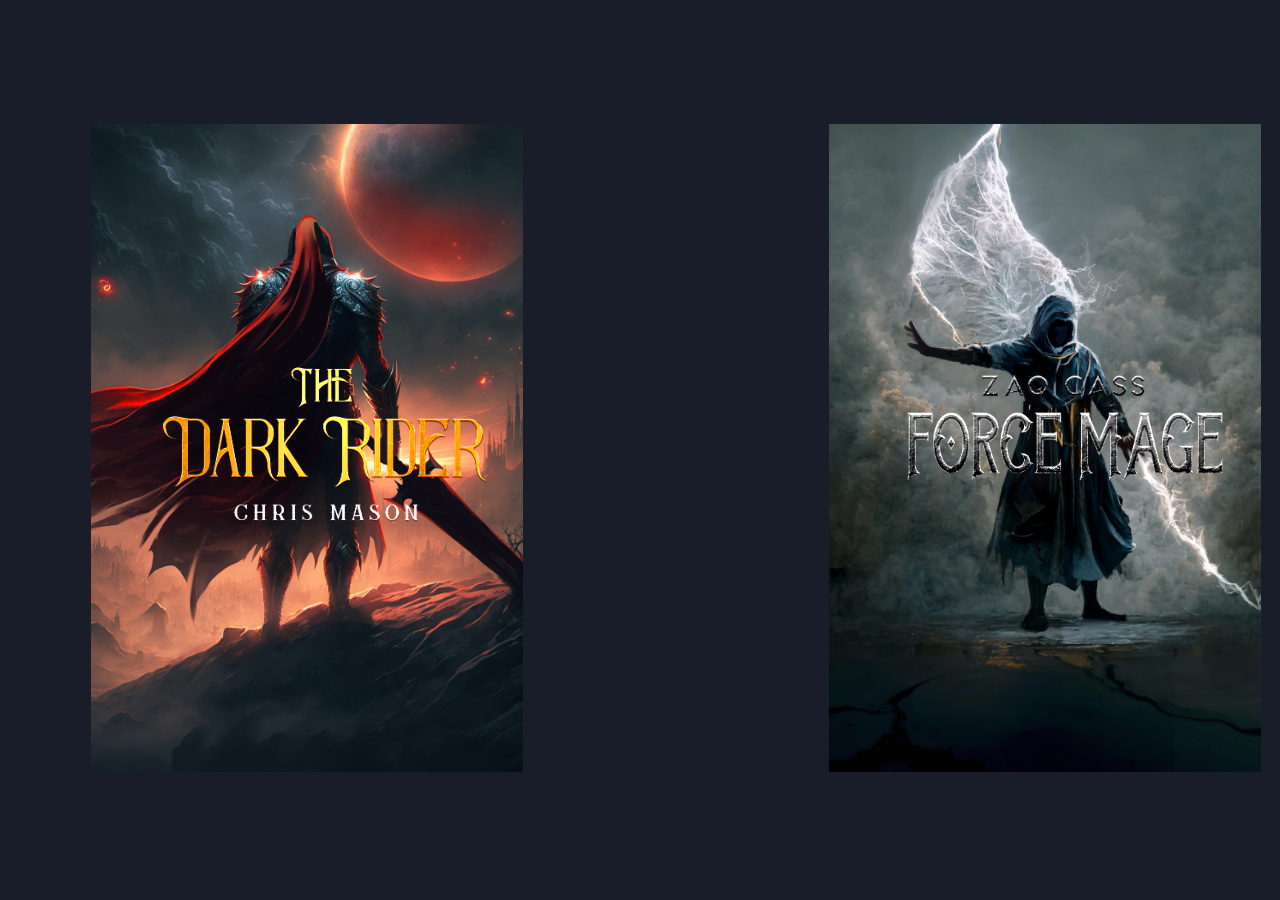
==== Cards - 3D/Cards 01/Card.html @ 5bf14e31 "'Cards - 3D' >> 'Card 01' is added" ====
<!DOCTYPE html>
<html lang="en">
<head>
    <meta charset="UTF-8">
    <meta name="viewport" content="width=device-width, initial-scale=1.0">
    <title>Character Card</title>
    <link rel="stylesheet" href="Card.css">
</head>
<body>

    <div class="main-content">
        <div class="card" id="C1">
            <div class="wrapper">
                <img class="cover-image" src="Images/dark_rider-cover.jpg" alt="">
            </div>
            <img class="title" src="Images/dark_rider-title.png" alt="">
            <img class="character" src="Images/dark_rider-character.webp" alt="">
        </div>
    </div>

    <div class="main-content">
        <div class="card" id="C1">
            <div class="wrapper">
                <img class="cover-image" src="Images/force_mage-cover.jpg" alt="">
            </div>
            <img class="title" src="Images/force_mage-title.png" alt="">
            <img class="character" src="Images/force_mage-character.webp" alt="">
        </div> 
    </div>


    <script type="text/javascript" src="vanilla-tilt.js"></script>
    <script src="Cards.js"></script>
</body>
</body>
</html>
---- Cards - 3D/Cards 01/Card.css ----
:root {
    --card-height: 60vh;
    --card-width: calc(var(--card-height) / 1.5);
}
body {
    width: 100vw;
    height: 100vh;
    margin: 0;
    display: flex;
    justify-content: center;
    align-items: center;
    background-color: #191c29;
}
.main-content {
    height: 75vh;
    /* width: 32vw; */
    padding: 0 10vh;
    /* border-radius: 5vh; */
    display: flex;
    align-items: center;
    justify-content: center;
    margin: 2vh 7vh;
    
    perspective: 1000px;
}

.main-content:hover {
    border: 1px double white;
    background-color: rgba(249, 249, 249, 0.043);
    
}

.card {
    width: var(--card-width);
    height: var(--card-height);
    position: relative;
    display: flex;
    align-items: center;
    padding: 0px 36px;
    perspective: 2500px;
    /* margin: 0px 8vw; */
    cursor: pointer;
}

.cover-image {
    width: 100%;
    height: 100%;
}
.wrapper {
    transition: all 1s ease-out;
    position: absolute;
    width: 100%;
    z-index: -1;
}

.title {
    width: 90%;
    transition: transform 0.5s;
    filter: brightness(1) contrast(1.5);
    position: relative;
    right: -20%;
}

.character {
    width: 110%;
    z-index: -1;
    opacity: 0;
    position: absolute;
    top: -8vh;
    right: -20vh;
}
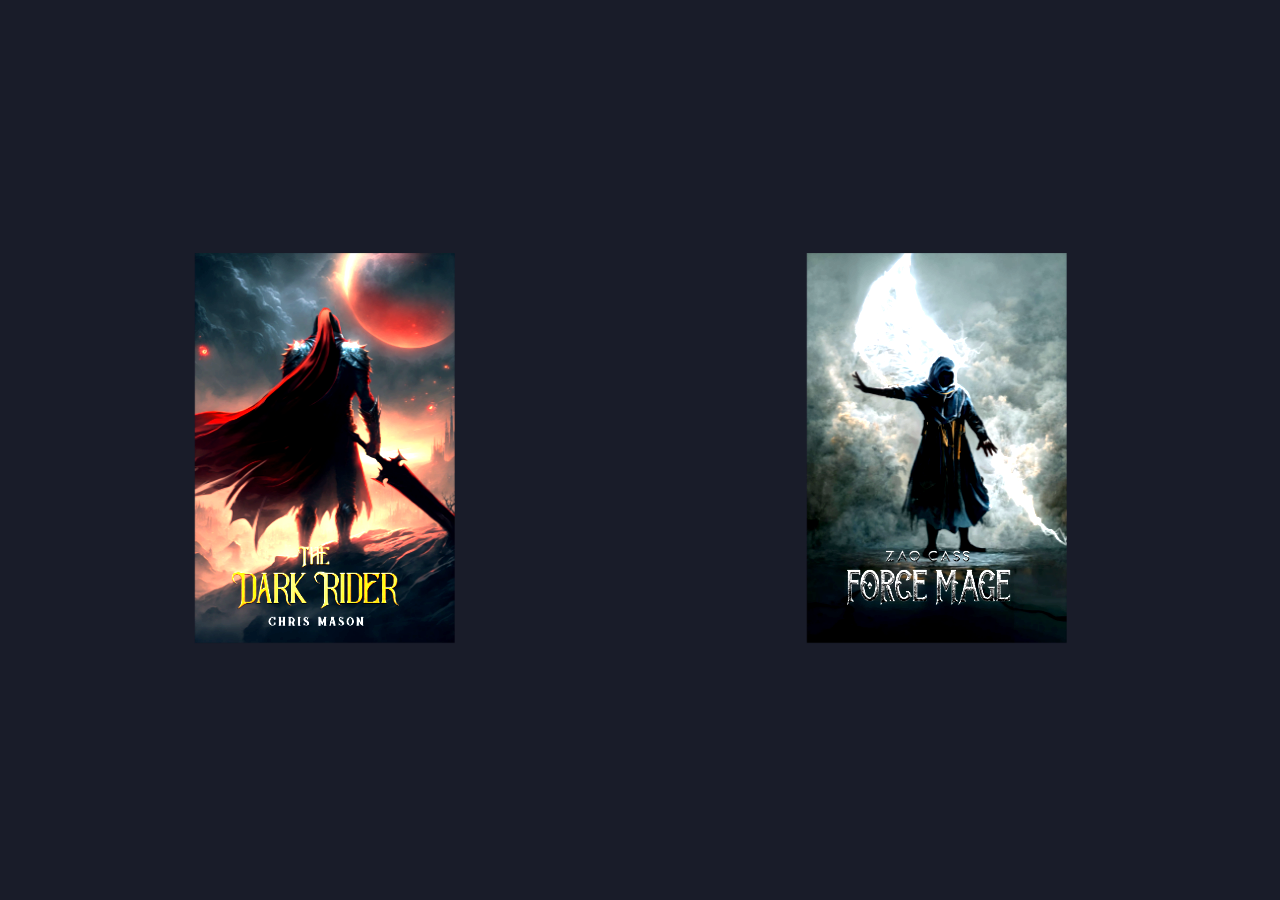
==== commit e5f94386: "Make changes in Card 01 and added another file with 'Cursor Loading Animation'." ====
--- a/Cards - 3D/Cards 01/Card.html
+++ b/Cards - 3D/Cards 01/Card.html
@@ -9,7 +9,7 @@
 <body>
 
     <div class="main-content">
-        <div class="card" id="C1">
+        <div class="card">
             <div class="wrapper">
                 <img class="cover-image" src="Images/dark_rider-cover.jpg" alt="">
             </div>
@@ -19,7 +19,7 @@
     </div>
 
     <div class="main-content">
-        <div class="card" id="C1">
+        <div class="card">
             <div class="wrapper">
                 <img class="cover-image" src="Images/force_mage-cover.jpg" alt="">
             </div>
--- a/Cards - 3D/Cards 01/Card.css
+++ b/Cards - 3D/Cards 01/Card.css
@@ -1,7 +1,8 @@
 :root {
-    --card-height: 60vh;
+    --card-height: 30vh;
     --card-width: calc(var(--card-height) / 1.5);
 }
+
 body {
     width: 100vw;
     height: 100vh;
@@ -10,44 +11,61 @@
     justify-content: center;
     align-items: center;
     background-color: #191c29;
+    filter: brightness(1.4) contrast(1.1);
 }
+
 .main-content {
-    height: 75vh;
+    height: 85vh;
     /* width: 32vw; */
-    padding: 0 10vh;
+    padding: 0 15vh;
     /* border-radius: 5vh; */
     display: flex;
     align-items: center;
     justify-content: center;
-    margin: 2vh 7vh;
-    
+    margin: 0 5vh;
+    filter: brightness(1.2) contrast(1.1) saturate(0.9);
+
+    transform-style: preserve-3d;
     perspective: 1000px;
 }
 
 .main-content:hover {
     border: 1px double white;
     background-color: rgba(249, 249, 249, 0.043);
-    
+
 }
 
 .card {
     width: var(--card-width);
     height: var(--card-height);
     position: relative;
+    right: 5vh;
     display: flex;
+    /* justify-content: center; */
     align-items: center;
     padding: 0px 36px;
     perspective: 2500px;
     /* margin: 0px 8vw; */
     cursor: pointer;
+    transform: perspective(1000px);
+
+    transform: translateZ(30px);
+
+}
+
+.main-content:hover {
+    filter: brightness(1.2) saturate(1.5);
 }
 
 .cover-image {
     width: 100%;
     height: 100%;
+    object-fit: cover;
+    object-position: center;
 }
+
 .wrapper {
-    transition: all 1s ease-out;
+    transition: all 0.5s ease-out;
     position: absolute;
     width: 100%;
     z-index: -1;
@@ -58,7 +76,14 @@
     transition: transform 0.5s;
     filter: brightness(1) contrast(1.5);
     position: relative;
+    top: 50%;
     right: -20%;
+}
+
+.main-content:hover .title {
+    transform: translate3d(-50%, -8%, 500px);
+    width: 110%;
+    filter: brightness(1.3) contrast(1.5) hue-rotate(280deg);
 }
 
 .character {
@@ -68,4 +93,24 @@
     position: absolute;
     top: -8vh;
     right: -20vh;
+    transform: rotateX(0deg) rotateY(0deg) translateZ(0);
+    filter: saturate(0.8) contrast(1.15);
+}
+
+.main-content:hover .wrapper {
+    transform: rotateX(0deg) rotateY(-180deg) translateZ(0);
+    box-shadow: 0px -4px 11px 3px rgba(255, 255, 255, 0.4);
+    opacity: 0.6;
+    transition: 0.5s ease-out;
+}
+
+.main-content:hover .character {
+    opacity: 1;
+    transform: translate3d(0%, -90%, -100%);
+    transition: 0.8s;
+    transition-delay: -0.2s;
+    background-color: rgba(148, 147, 147, 0.005);
+    transform: translateZ(50px);
+    right: 0vh;
+
 }